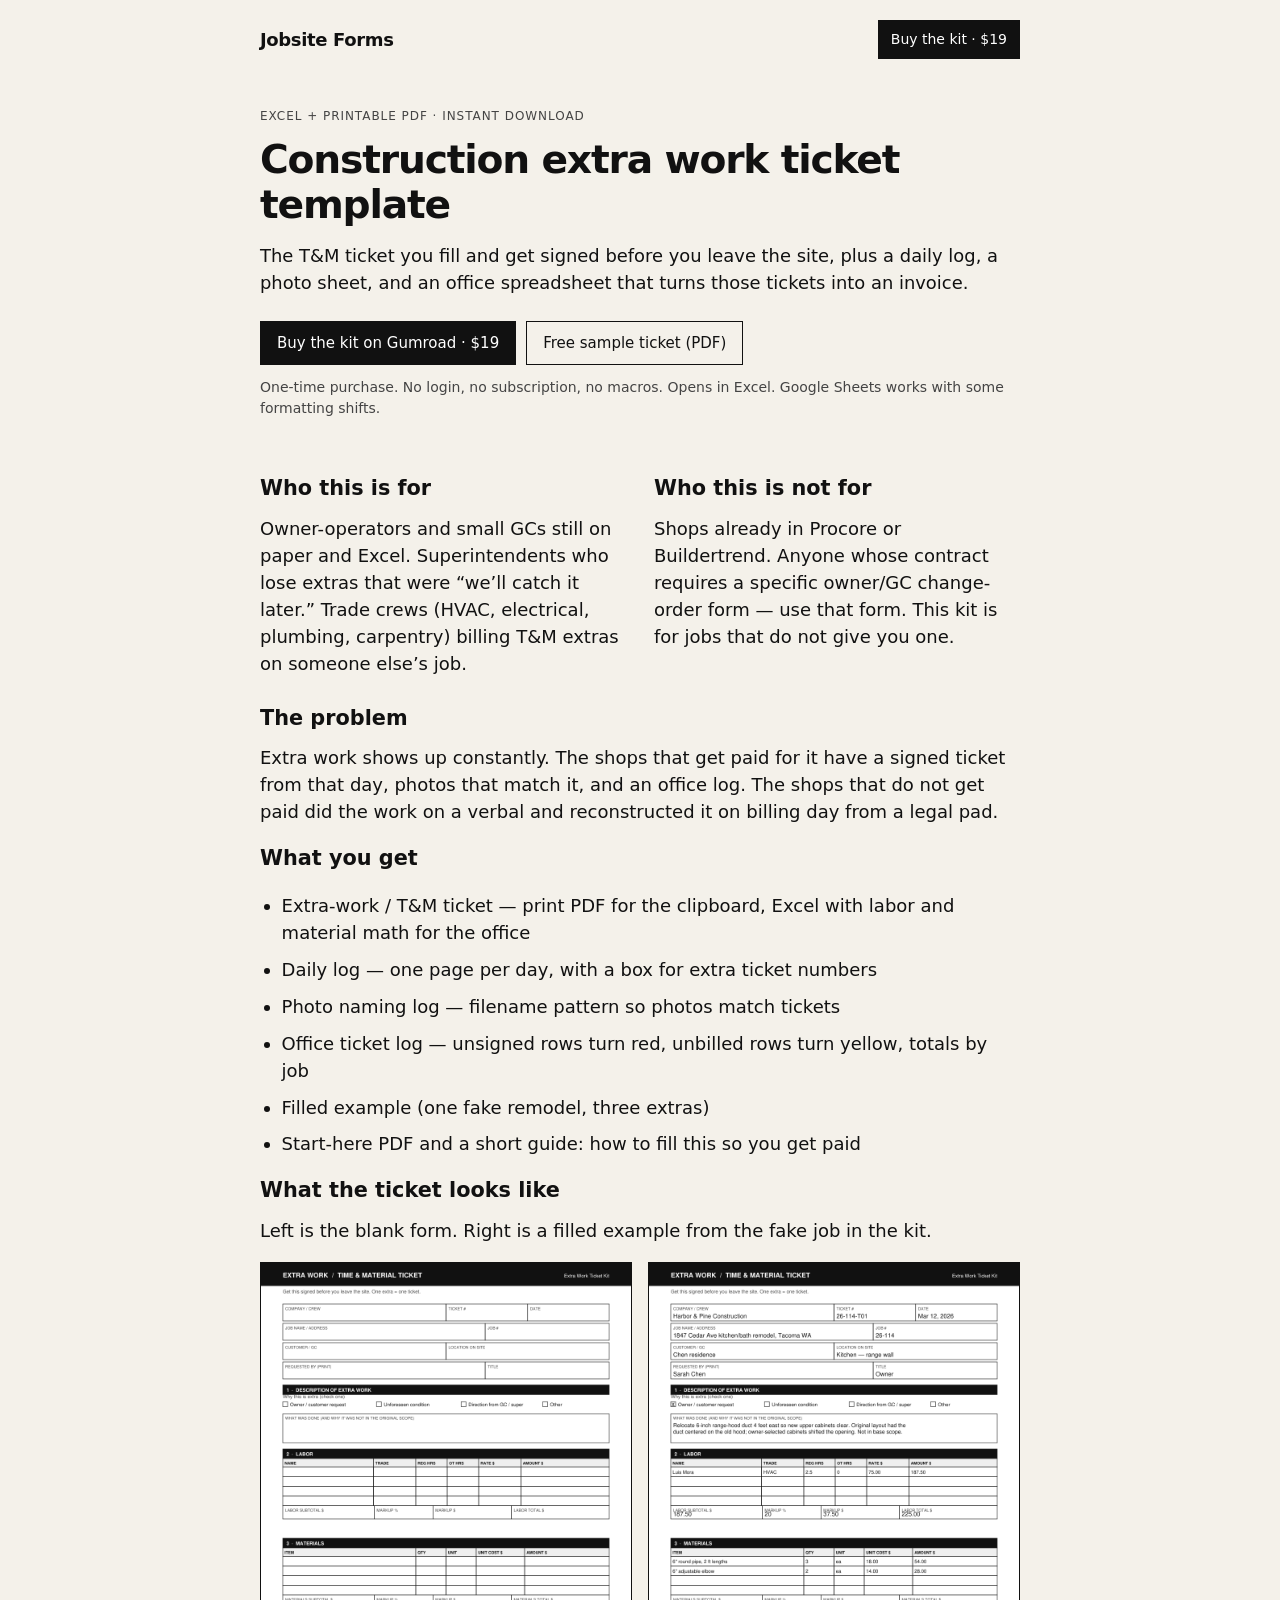
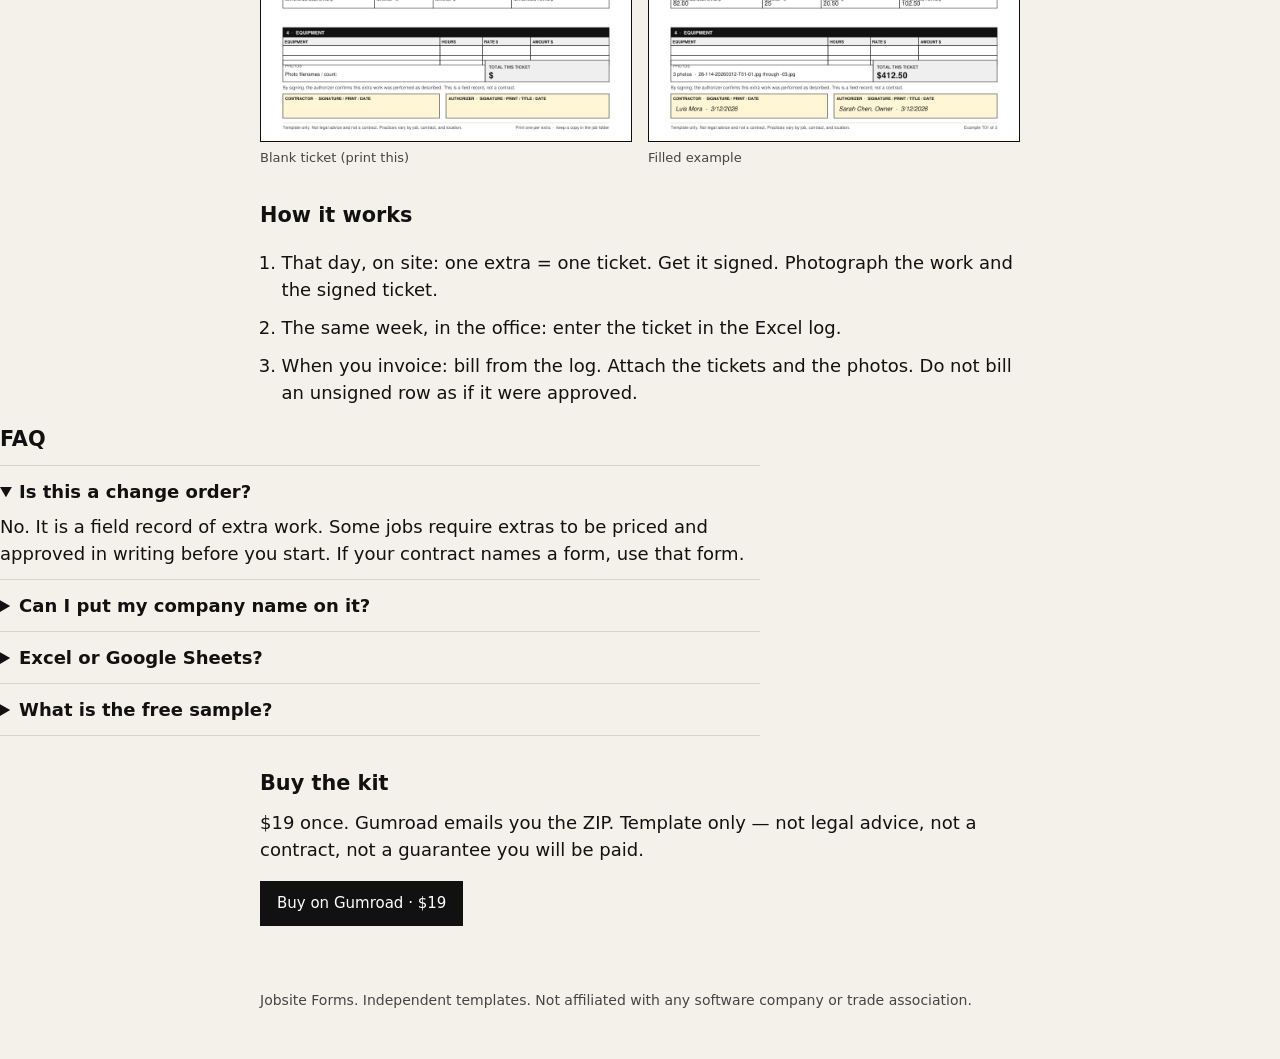
==== index.html @ b40cb925 "Add files via upload" ====
<!DOCTYPE html>
<html lang="en">
<head>
  <meta charset="utf-8">
  <meta name="viewport" content="width=device-width, initial-scale=1">
  <title>Construction Extra Work Ticket Template (Excel &amp; PDF)</title>
  <meta name="description" content="Printable extra-work / time-and-material ticket, daily log, photo sheet, and an Excel office log so extras get billed. Instant download. $19.">
  <meta property="og:type" content="website">
  <meta property="og:title" content="Construction Extra Work Ticket Template (Excel &amp; PDF)">
  <meta property="og:description" content="T&amp;M ticket, daily log, photo sheet, and office log. Instant download. $19.">
  <meta property="og:image" content="/cover.png">
  <meta name="twitter:card" content="summary_large_image">
  <meta name="twitter:title" content="Construction Extra Work Ticket Template (Excel &amp; PDF)">
  <meta name="twitter:description" content="T&amp;M ticket, daily log, photo sheet, and office log. Instant download. $19.">
  <script type="application/ld+json">
  {
    "@context": "https://schema.org",
    "@type": "Product",
    "name": "Construction Extra Work Ticket + T&M Log",
    "description": "Printable extra-work / time-and-material ticket, daily log, photo naming sheet, and Excel office log for small GCs and trade crews.",
    "brand": { "@type": "Brand", "name": "Jobsite Forms" },
    "image": "/cover.png",
    "offers": {
      "@type": "Offer",
      "url": "https://toddler7762.gumroad.com/l/qqpopl",
      "price": "19.00",
      "priceCurrency": "USD",
      "availability": "https://schema.org/InStock"
    }
  }
  </script>
  <link rel="stylesheet" href="styles.css">
</head>
<body>
  <header class="wrap top">
    <div class="brand">Jobsite Forms</div>
    <a class="btn btn-small" href="https://toddler7762.gumroad.com/l/qqpopl?utm_source=landing&amp;utm_medium=web">Buy the kit · $19</a>
  </header>

  <main>
    <section class="wrap hero">
      <p class="eyebrow">Excel + printable PDF · instant download</p>
      <h1>Construction extra work ticket template</h1>
      <p class="lede">The T&amp;M ticket you fill and get signed before you leave the site, plus a daily log, a photo sheet, and an office spreadsheet that turns those tickets into an invoice.</p>
      <div class="actions">
        <a class="btn" href="https://toddler7762.gumroad.com/l/qqpopl?utm_source=landing&amp;utm_medium=web">Buy the kit on Gumroad · $19</a>
        <a class="btn btn-ghost" href="/extra-work-ticket-sample.pdf">Free sample ticket (PDF)</a>
      </div>
      <p class="fine">One-time purchase. No login, no subscription, no macros. Opens in Excel. Google Sheets works with some formatting shifts.</p>
    </section>

    <section class="wrap split" id="who">
      <div>
        <h2>Who this is for</h2>
        <p>Owner-operators and small GCs still on paper and Excel. Superintendents who lose extras that were “we’ll catch it later.” Trade crews (HVAC, electrical, plumbing, carpentry) billing T&amp;M extras on someone else’s job.</p>
      </div>
      <div>
        <h2>Who this is not for</h2>
        <p>Shops already in Procore or Buildertrend. Anyone whose contract requires a specific owner/GC change-order form — use that form. This kit is for jobs that do not give you one.</p>
      </div>
    </section>

    <section class="wrap">
      <h2>The problem</h2>
      <p>Extra work shows up constantly. The shops that get paid for it have a signed ticket from that day, photos that match it, and an office log. The shops that do not get paid did the work on a verbal and reconstructed it on billing day from a legal pad.</p>
    </section>

    <section class="wrap" id="inside">
      <h2>What you get</h2>
      <ul class="list">
        <li>Extra-work / T&amp;M ticket — print PDF for the clipboard, Excel with labor and material math for the office</li>
        <li>Daily log — one page per day, with a box for extra ticket numbers</li>
        <li>Photo naming log — filename pattern so photos match tickets</li>
        <li>Office ticket log — unsigned rows turn red, unbilled rows turn yellow, totals by job</li>
        <li>Filled example (one fake remodel, three extras)</li>
        <li>Start-here PDF and a short guide: how to fill this so you get paid</li>
      </ul>
    </section>

    <section class="wrap" id="preview">
      <h2>What the ticket looks like</h2>
      <p>Left is the blank form. Right is a filled example from the fake job in the kit.</p>
      <div class="previews">
        <figure>
          <img src="/preview-ticket-blank.png" alt="Blank construction extra work / time and material ticket">
          <figcaption>Blank ticket (print this)</figcaption>
        </figure>
        <figure>
          <img src="/preview-ticket-example.png" alt="Filled extra work ticket example for a range-hood duct relocate">
          <figcaption>Filled example</figcaption>
        </figure>
      </div>
    </section>

    <section class="wrap">
      <h2>How it works</h2>
      <ol class="steps">
        <li>That day, on site: one extra = one ticket. Get it signed. Photograph the work and the signed ticket.</li>
        <li>The same week, in the office: enter the ticket in the Excel log.</li>
        <li>When you invoice: bill from the log. Attach the tickets and the photos. Do not bill an unsigned row as if it were approved.</li>
      </ol>
    </section>

    <section class="wrap faq">
      <h2>FAQ</h2>
      <details open>
        <summary>Is this a change order?</summary>
        <p>No. It is a field record of extra work. Some jobs require extras to be priced and approved in writing before you start. If your contract names a form, use that form.</p>
      </details>
      <details>
        <summary>Can I put my company name on it?</summary>
        <p>Yes. Write or stamp it on the PDF, or type it in the Excel Company cell.</p>
      </details>
      <details>
        <summary>Excel or Google Sheets?</summary>
        <p>Built for Microsoft Excel. Google Sheets will open the files; some formatting may shift. No macros.</p>
      </details>
      <details>
        <summary>What is the free sample?</summary>
        <p>One filled ticket, watermarked, from a fake job. It is not the kit and it is not for use on a real site. <a href="/extra-work-ticket-sample.pdf">Download the sample PDF</a>.</p>
      </details>
    </section>

    <section class="wrap buy">
      <h2>Buy the kit</h2>
      <p>$19 once. Gumroad emails you the ZIP. Template only — not legal advice, not a contract, not a guarantee you will be paid.</p>
      <a class="btn" href="https://toddler7762.gumroad.com/l/qqpopl?utm_source=landing&amp;utm_medium=web">Buy on Gumroad · $19</a>
    </section>
  </main>

  <footer class="wrap">
    <p>Jobsite Forms. Independent templates. Not affiliated with any software company or trade association.</p>
  </footer>
</body>
</html>
---- styles.css ----
:root {
  --ink: #111111;
  --muted: #444444;
  --line: #d9d4c8;
  --paper: #f4f1ea;
  --card: #ffffff;
}

* { box-sizing: border-box; }
html { scroll-behavior: smooth; }
body {
  margin: 0;
  font: 18px/1.5 ui-sans-serif, system-ui, -apple-system, "Segoe UI", sans-serif;
  color: var(--ink);
  background: var(--paper);
}

.wrap {
  width: min(760px, calc(100% - 40px));
  margin-left: auto;
  margin-right: auto;
}

.top {
  display: flex;
  align-items: center;
  justify-content: space-between;
  padding: 20px 0;
  gap: 16px;
}

.brand {
  font-weight: 700;
  letter-spacing: -0.02em;
}

.hero { padding: 28px 0 40px; }
.eyebrow {
  text-transform: uppercase;
  letter-spacing: 0.08em;
  font-size: 12px;
  color: var(--muted);
  margin: 0 0 12px;
}
h1 {
  font-size: clamp(1.85rem, 4.5vw, 2.45rem);
  line-height: 1.15;
  letter-spacing: -0.03em;
  margin: 0 0 16px;
}
h2 { font-size: 1.3rem; margin: 0 0 10px; }
.lede, p { margin: 0 0 1em; }
.lede { font-size: 1.12rem; }

.actions {
  display: flex;
  flex-wrap: wrap;
  gap: 10px;
  margin: 24px 0 12px;
}

.btn {
  display: inline-block;
  background: var(--ink);
  color: #fff;
  text-decoration: none;
  padding: 10px 16px;
  font-size: 15px;
  border: 1px solid var(--ink);
}
.btn-ghost {
  background: transparent;
  color: var(--ink);
}
.btn-small { font-size: 14px; padding: 8px 12px; }
.fine {
  font-size: 14px;
  color: var(--muted);
}

.split {
  display: grid;
  grid-template-columns: 1fr 1fr;
  gap: 28px;
  padding-bottom: 8px;
}
@media (max-width: 640px) {
  .split { grid-template-columns: 1fr; }
  .top { flex-wrap: wrap; }
}

.list { padding-left: 1.2em; }
.list li { margin-bottom: 0.55em; }
.steps { padding-left: 1.2em; }
.steps li { margin-bottom: 0.6em; }

.previews {
  display: grid;
  grid-template-columns: 1fr 1fr;
  gap: 16px;
  margin: 16px 0 32px;
}
@media (max-width: 640px) {
  .previews { grid-template-columns: 1fr; }
}
.previews figure { margin: 0; }
.previews img {
  width: 100%;
  height: auto;
  border: 1px solid var(--ink);
  background: var(--card);
  display: block;
}
.previews figcaption {
  font-size: 13px;
  color: var(--muted);
  margin-top: 6px;
}

.faq { margin: 8px 0 24px; }
.faq details {
  border-top: 1px solid var(--line);
  padding: 12px 0;
}
.faq details:last-child { border-bottom: 1px solid var(--line); }
.faq summary {
  cursor: pointer;
  font-weight: 600;
}
.faq details p { margin: 8px 0 0; }

.buy { padding: 8px 0 40px; }

footer {
  padding: 24px 0 48px;
  color: var(--muted);
  font-size: 14px;
}
footer p { margin: 0; }
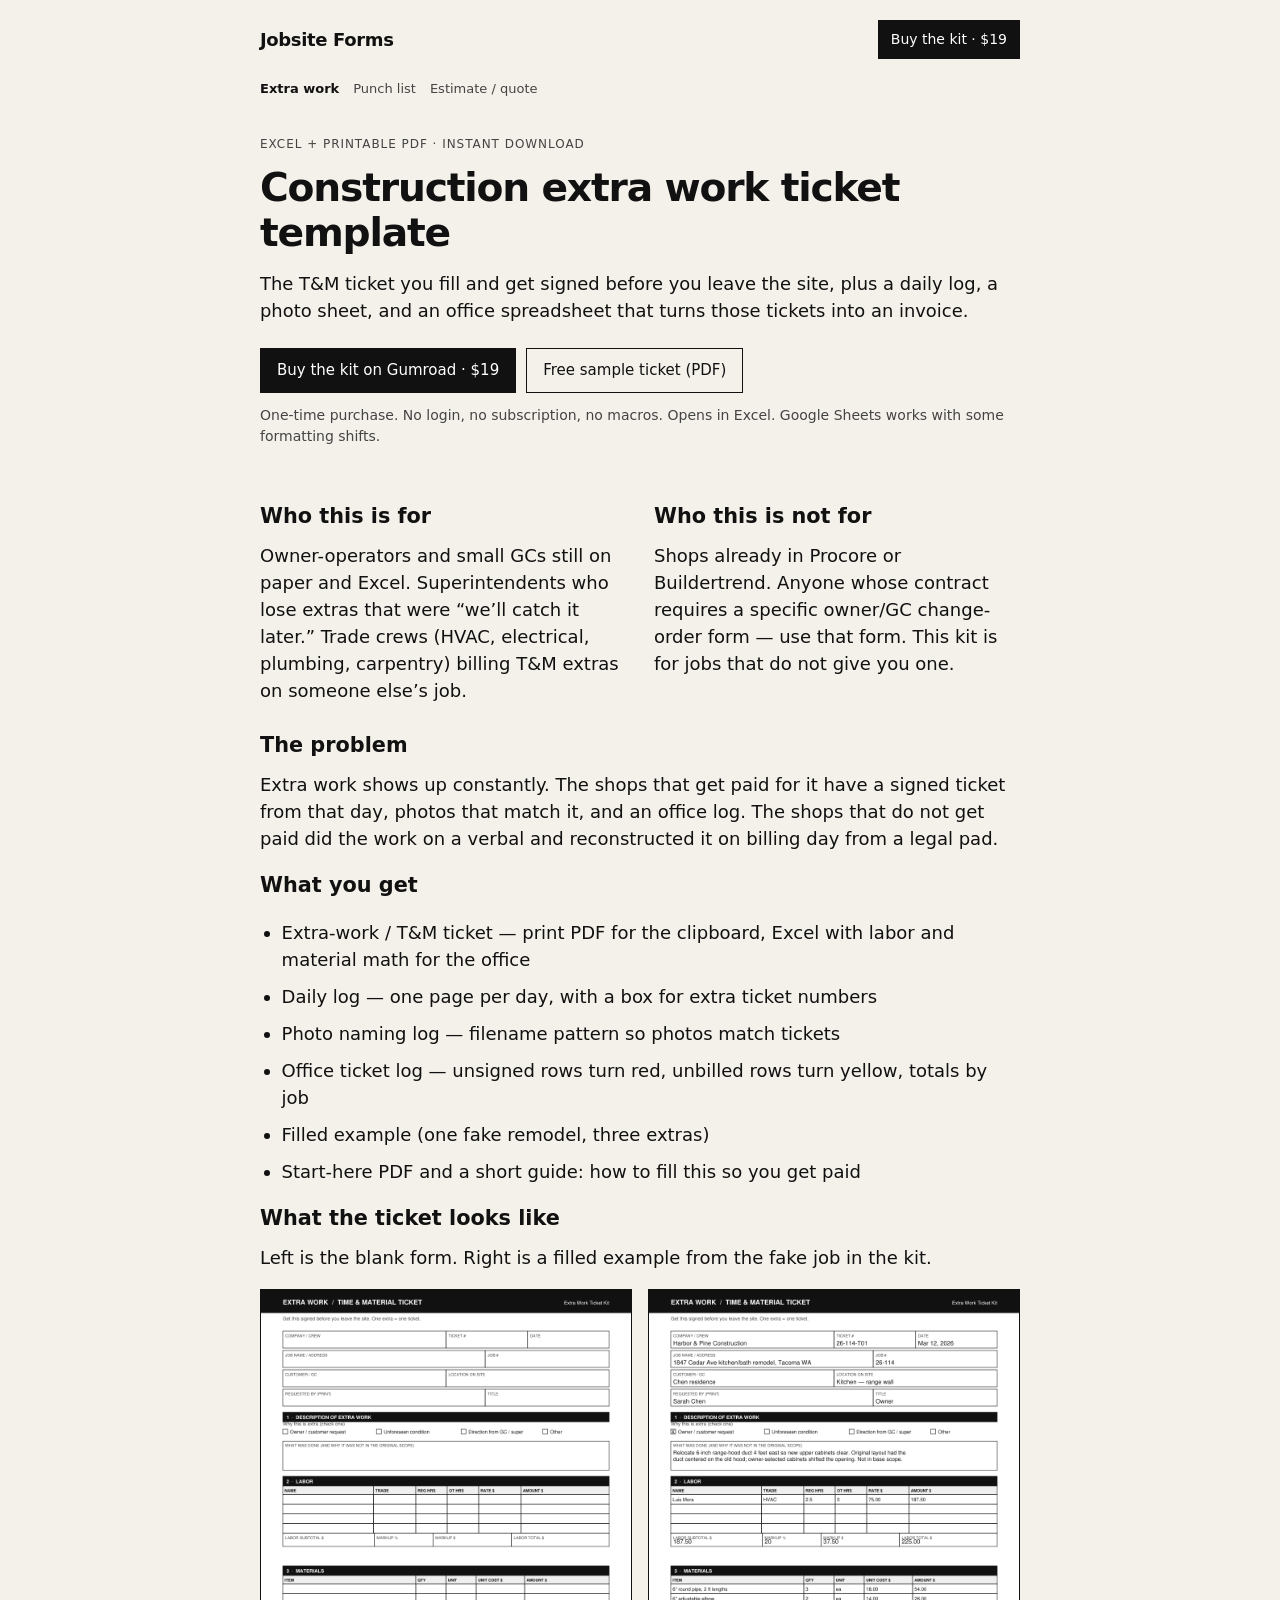
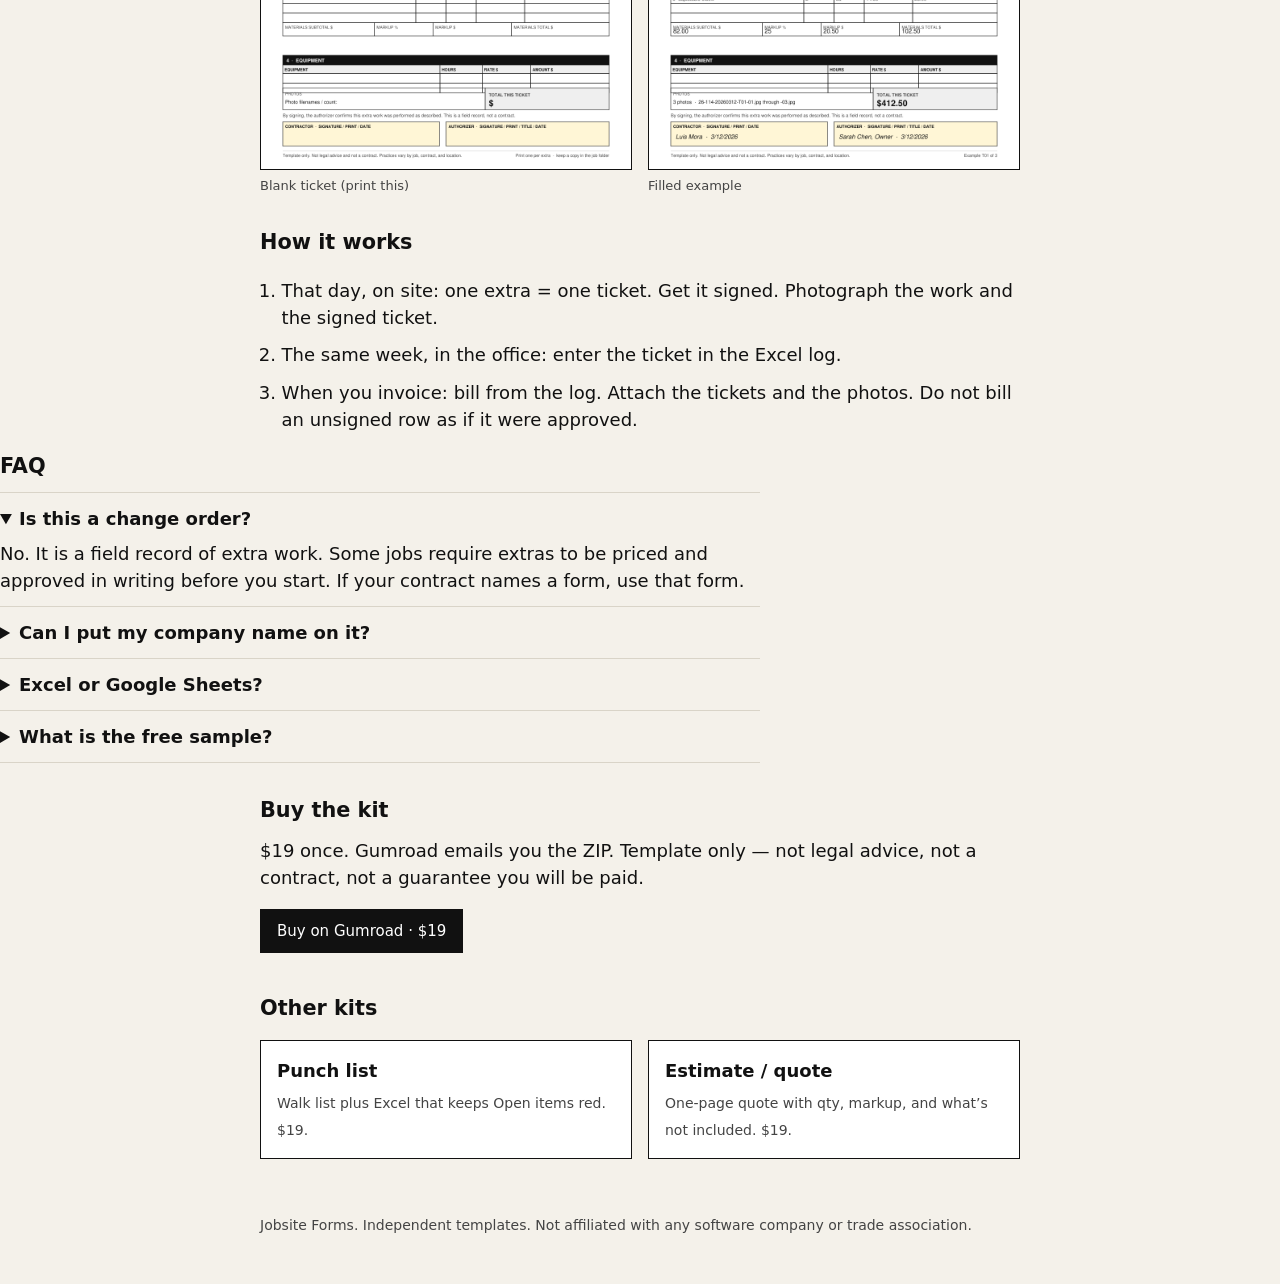
==== commit 56eab281: "Add files via upload" ====
--- a/index.html
+++ b/index.html
@@ -33,9 +33,14 @@
 </head>
 <body>
   <header class="wrap top">
-    <div class="brand">Jobsite Forms</div>
+    <div class="brand"><a href="/">Jobsite Forms</a></div>
     <a class="btn btn-small" href="https://toddler7762.gumroad.com/l/qqpopl?utm_source=landing&amp;utm_medium=web">Buy the kit · $19</a>
   </header>
+  <nav class="wrap kit-nav" aria-label="Kits">
+    <a class="current" href="/">Extra work</a>
+    <a href="/punch-list">Punch list</a>
+    <a href="/estimate">Estimate / quote</a>
+  </nav>
 
   <main>
     <section class="wrap hero">
@@ -126,6 +131,20 @@
       <p>$19 once. Gumroad emails you the ZIP. Template only — not legal advice, not a contract, not a guarantee you will be paid.</p>
       <a class="btn" href="https://toddler7762.gumroad.com/l/qqpopl?utm_source=landing&amp;utm_medium=web">Buy on Gumroad · $19</a>
     </section>
+
+    <section class="wrap">
+      <h2>Other kits</h2>
+      <div class="catalog">
+        <a href="/punch-list">
+          <strong>Punch list</strong>
+          <span>Walk list plus Excel that keeps Open items red. $19.</span>
+        </a>
+        <a href="/estimate">
+          <strong>Estimate / quote</strong>
+          <span>One-page quote with qty, markup, and what’s not included. $19.</span>
+        </a>
+      </div>
+    </section>
   </main>
 
   <footer class="wrap">
--- a/styles.css
+++ b/styles.css
@@ -33,6 +33,47 @@
   font-weight: 700;
   letter-spacing: -0.02em;
 }
+.brand a {
+  color: inherit;
+  text-decoration: none;
+}
+
+.kit-nav {
+  display: flex;
+  flex-wrap: wrap;
+  gap: 8px 14px;
+  font-size: 13px;
+  padding: 0 0 8px;
+}
+.kit-nav a {
+  color: var(--muted);
+  text-decoration: none;
+}
+.kit-nav a:hover,
+.kit-nav a.current {
+  color: var(--ink);
+}
+.kit-nav a.current { font-weight: 600; }
+
+.catalog {
+  display: grid;
+  grid-template-columns: 1fr 1fr;
+  gap: 16px;
+  margin: 16px 0 32px;
+}
+@media (max-width: 640px) {
+  .catalog { grid-template-columns: 1fr; }
+}
+.catalog a {
+  display: block;
+  background: var(--card);
+  border: 1px solid var(--ink);
+  padding: 16px;
+  color: inherit;
+  text-decoration: none;
+}
+.catalog a strong { display: block; margin-bottom: 4px; }
+.catalog a span { font-size: 14px; color: var(--muted); }
 
 .hero { padding: 28px 0 40px; }
 .eyebrow {
